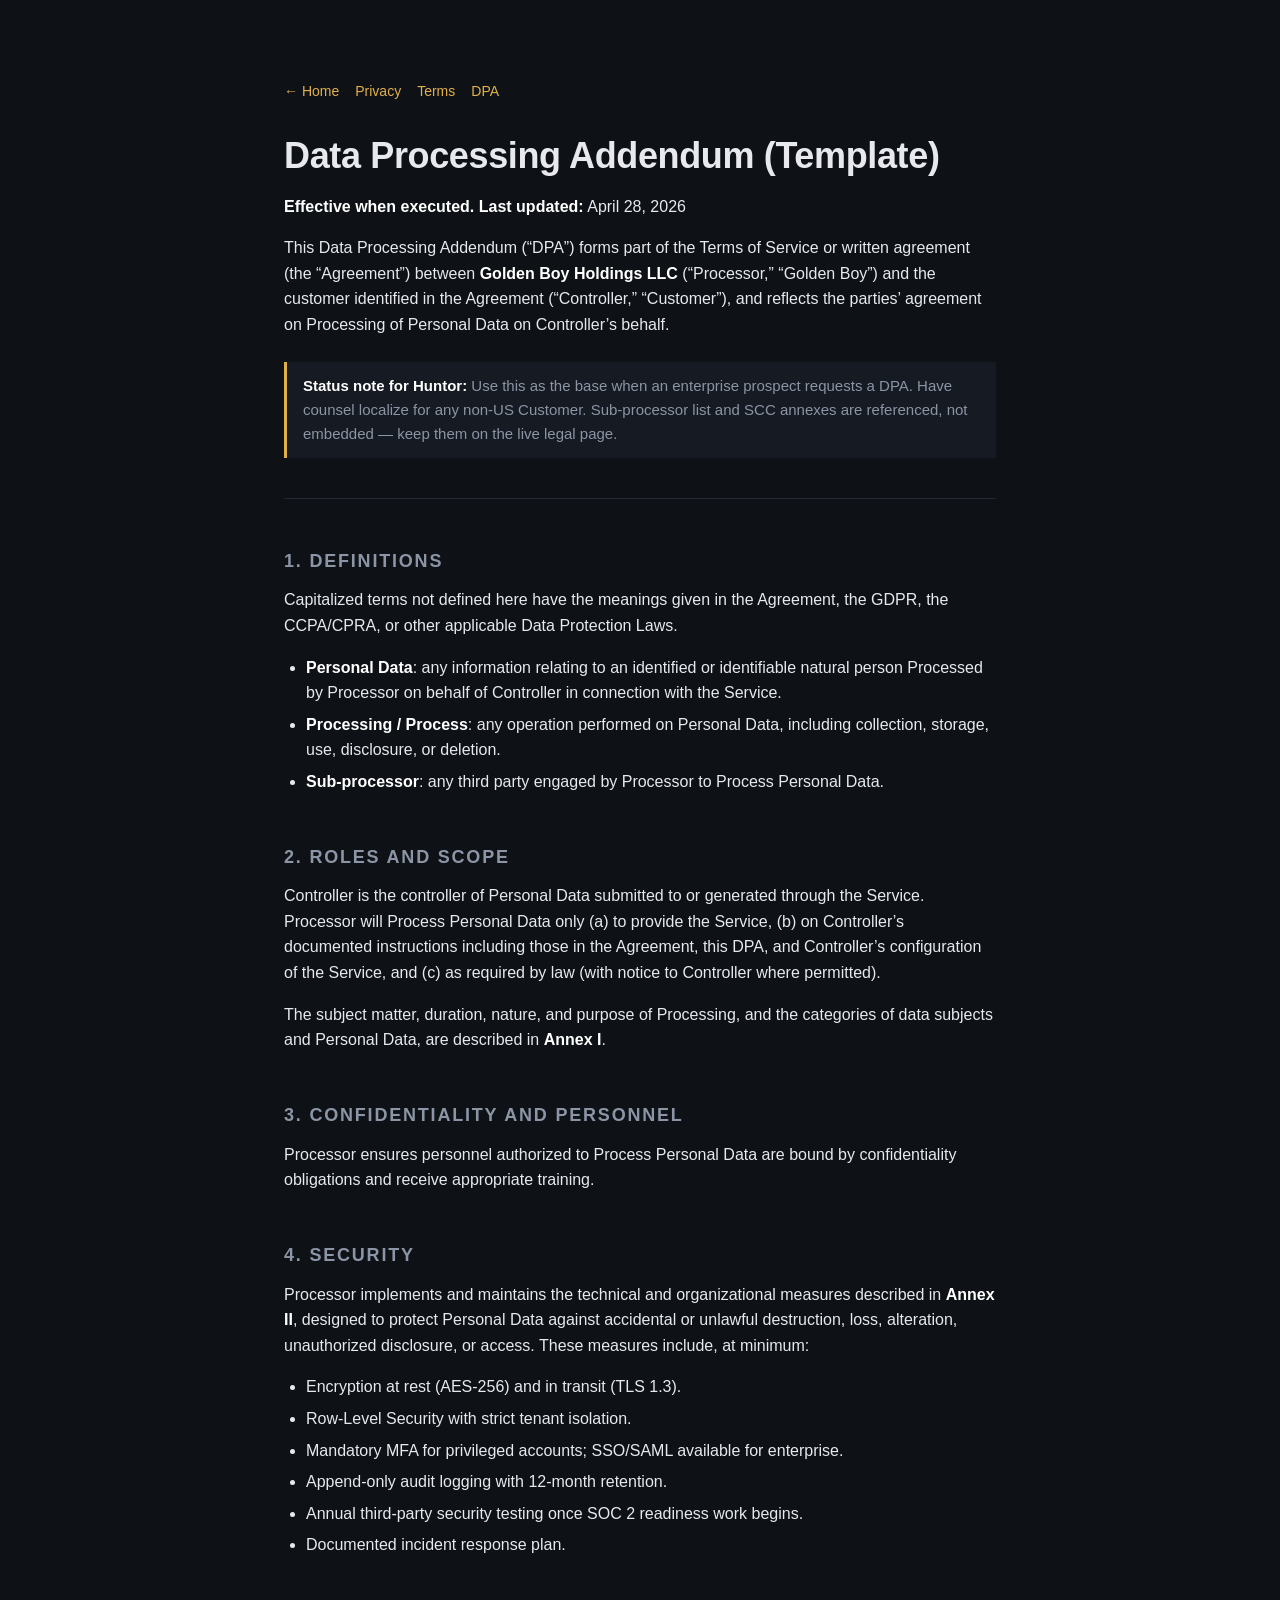
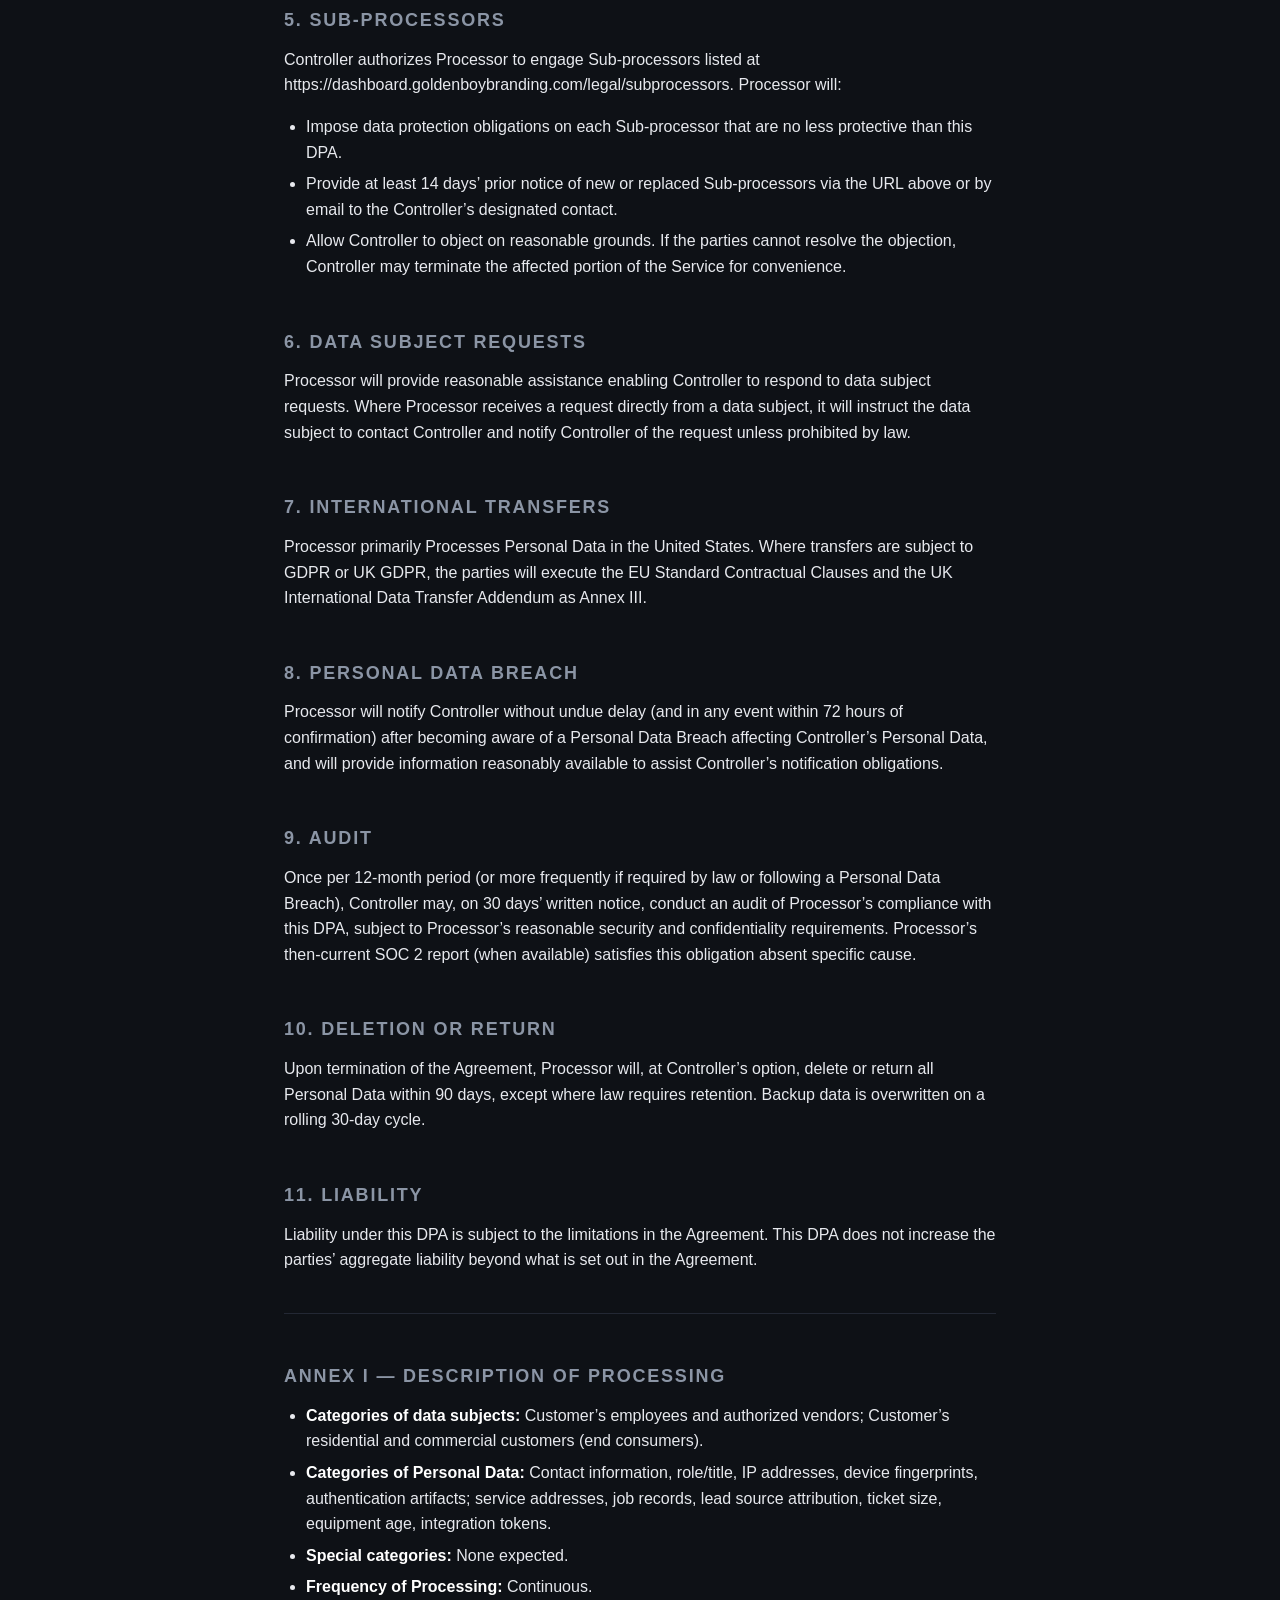
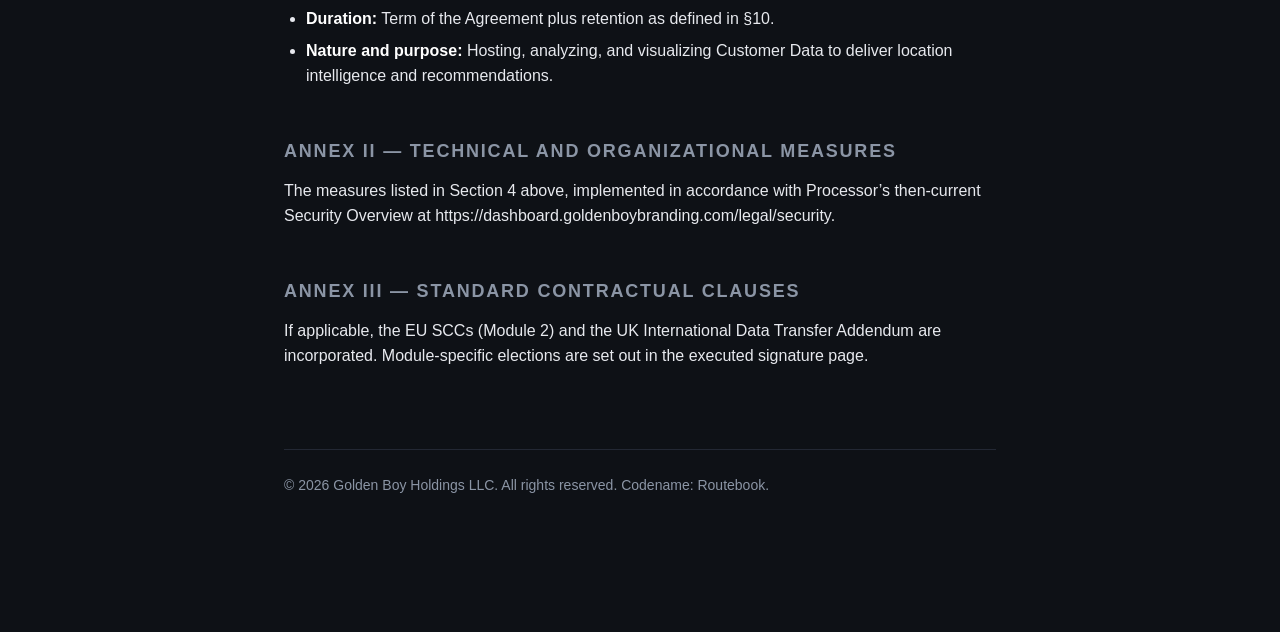
==== dpa.html @ e6a2152d "Add files via upload" ====
<!DOCTYPE html>
<html lang="en">
<head>
  <meta charset="UTF-8" />
  <meta name="viewport" content="width=device-width, initial-scale=1.0" />
  <title>Data Processing Addendum — Routebook by Golden Boy Holdings LLC</title>
  <link rel="stylesheet" href="/style.css" />
</head>
<body>
  <main class="wrap">
    <nav class="legal-nav">
      <a href="/">&larr; Home</a>
      <a href="/privacy.html">Privacy</a>
      <a href="/terms.html">Terms</a>
      <a href="/dpa.html">DPA</a>
    </nav>
    <h1>Data Processing Addendum (Template)</h1>
<p><strong>Effective when executed.</strong>
<strong>Last updated:</strong> April 28, 2026</p>
<p>This Data Processing Addendum (&ldquo;DPA&rdquo;) forms part of the Terms of Service or written agreement (the &ldquo;Agreement&rdquo;) between <strong>Golden Boy Holdings LLC</strong> (&ldquo;Processor,&rdquo; &ldquo;Golden Boy&rdquo;) and the customer identified in the Agreement (&ldquo;Controller,&rdquo; &ldquo;Customer&rdquo;), and reflects the parties&rsquo; agreement on Processing of Personal Data on Controller&rsquo;s behalf.</p>
<blockquote>
<p><strong>Status note for Huntor:</strong> Use this as the base when an enterprise prospect requests a DPA. Have counsel localize for any non-US Customer. Sub-processor list and SCC annexes are referenced, not embedded — keep them on the live legal page.</p>
</blockquote>
<hr />
<h2>1. Definitions</h2>
<p>Capitalized terms not defined here have the meanings given in the Agreement, the GDPR, the CCPA/CPRA, or other applicable Data Protection Laws.</p>
<ul>
<li><strong>Personal Data</strong>: any information relating to an identified or identifiable natural person Processed by Processor on behalf of Controller in connection with the Service.</li>
<li><strong>Processing / Process</strong>: any operation performed on Personal Data, including collection, storage, use, disclosure, or deletion.</li>
<li><strong>Sub-processor</strong>: any third party engaged by Processor to Process Personal Data.</li>
</ul>
<h2>2. Roles and scope</h2>
<p>Controller is the controller of Personal Data submitted to or generated through the Service. Processor will Process Personal Data only (a) to provide the Service, (b) on Controller&rsquo;s documented instructions including those in the Agreement, this DPA, and Controller&rsquo;s configuration of the Service, and (c) as required by law (with notice to Controller where permitted).</p>
<p>The subject matter, duration, nature, and purpose of Processing, and the categories of data subjects and Personal Data, are described in <strong>Annex I</strong>.</p>
<h2>3. Confidentiality and personnel</h2>
<p>Processor ensures personnel authorized to Process Personal Data are bound by confidentiality obligations and receive appropriate training.</p>
<h2>4. Security</h2>
<p>Processor implements and maintains the technical and organizational measures described in <strong>Annex II</strong>, designed to protect Personal Data against accidental or unlawful destruction, loss, alteration, unauthorized disclosure, or access. These measures include, at minimum:</p>
<ul>
<li>Encryption at rest (AES-256) and in transit (TLS 1.3).</li>
<li>Row-Level Security with strict tenant isolation.</li>
<li>Mandatory MFA for privileged accounts; SSO/SAML available for enterprise.</li>
<li>Append-only audit logging with 12-month retention.</li>
<li>Annual third-party security testing once SOC 2 readiness work begins.</li>
<li>Documented incident response plan.</li>
</ul>
<h2>5. Sub-processors</h2>
<p>Controller authorizes Processor to engage Sub-processors listed at https://dashboard.goldenboybranding.com/legal/subprocessors. Processor will:</p>
<ul>
<li>Impose data protection obligations on each Sub-processor that are no less protective than this DPA.</li>
<li>Provide at least 14 days&rsquo; prior notice of new or replaced Sub-processors via the URL above or by email to the Controller&rsquo;s designated contact.</li>
<li>Allow Controller to object on reasonable grounds. If the parties cannot resolve the objection, Controller may terminate the affected portion of the Service for convenience.</li>
</ul>
<h2>6. Data subject requests</h2>
<p>Processor will provide reasonable assistance enabling Controller to respond to data subject requests. Where Processor receives a request directly from a data subject, it will instruct the data subject to contact Controller and notify Controller of the request unless prohibited by law.</p>
<h2>7. International transfers</h2>
<p>Processor primarily Processes Personal Data in the United States. Where transfers are subject to GDPR or UK GDPR, the parties will execute the EU Standard Contractual Clauses and the UK International Data Transfer Addendum as Annex III.</p>
<h2>8. Personal Data Breach</h2>
<p>Processor will notify Controller without undue delay (and in any event within 72 hours of confirmation) after becoming aware of a Personal Data Breach affecting Controller&rsquo;s Personal Data, and will provide information reasonably available to assist Controller&rsquo;s notification obligations.</p>
<h2>9. Audit</h2>
<p>Once per 12-month period (or more frequently if required by law or following a Personal Data Breach), Controller may, on 30 days&rsquo; written notice, conduct an audit of Processor&rsquo;s compliance with this DPA, subject to Processor&rsquo;s reasonable security and confidentiality requirements. Processor&rsquo;s then-current SOC 2 report (when available) satisfies this obligation absent specific cause.</p>
<h2>10. Deletion or return</h2>
<p>Upon termination of the Agreement, Processor will, at Controller&rsquo;s option, delete or return all Personal Data within 90 days, except where law requires retention. Backup data is overwritten on a rolling 30-day cycle.</p>
<h2>11. Liability</h2>
<p>Liability under this DPA is subject to the limitations in the Agreement. This DPA does not increase the parties&rsquo; aggregate liability beyond what is set out in the Agreement.</p>
<hr />
<h2>Annex I — Description of Processing</h2>
<ul>
<li><strong>Categories of data subjects:</strong> Customer&rsquo;s employees and authorized vendors; Customer&rsquo;s residential and commercial customers (end consumers).</li>
<li><strong>Categories of Personal Data:</strong> Contact information, role/title, IP addresses, device fingerprints, authentication artifacts; service addresses, job records, lead source attribution, ticket size, equipment age, integration tokens.</li>
<li><strong>Special categories:</strong> None expected.</li>
<li><strong>Frequency of Processing:</strong> Continuous.</li>
<li><strong>Duration:</strong> Term of the Agreement plus retention as defined in §10.</li>
<li><strong>Nature and purpose:</strong> Hosting, analyzing, and visualizing Customer Data to deliver location intelligence and recommendations.</li>
</ul>
<h2>Annex II — Technical and organizational measures</h2>
<p>The measures listed in Section 4 above, implemented in accordance with Processor&rsquo;s then-current Security Overview at https://dashboard.goldenboybranding.com/legal/security.</p>
<h2>Annex III — Standard Contractual Clauses</h2>
<p>If applicable, the EU SCCs (Module 2) and the UK International Data Transfer Addendum are incorporated. Module-specific elections are set out in the executed signature page.</p>
    <footer>
      <p>&copy; <span id="year"></span> Golden Boy Holdings LLC. All rights reserved. Codename: Routebook.</p>
    </footer>
  </main>
  <script>document.getElementById('year').textContent = new Date().getFullYear();</script>
</body>
</html>
---- style.css ----
/* Routebook holding site — minimal, readable, professional */
:root {
  --bg: #0e1116;
  --surface: #161a22;
  --text: #e7e9ee;
  --muted: #8b95a5;
  --accent: #e2b04a;
  --rule: #232834;
  --max: 760px;
}
* { box-sizing: border-box; }
html, body {
  margin: 0;
  padding: 0;
  background: var(--bg);
  color: var(--text);
  font-family: -apple-system, BlinkMacSystemFont, "Segoe UI", Roboto, "Helvetica Neue", Arial, sans-serif;
  line-height: 1.6;
  font-size: 16px;
  -webkit-font-smoothing: antialiased;
}
.wrap {
  max-width: var(--max);
  margin: 0 auto;
  padding: 80px 24px 120px;
}
header { margin-bottom: 56px; }
.eyebrow {
  text-transform: uppercase;
  letter-spacing: 0.18em;
  font-size: 12px;
  color: var(--accent);
  margin: 0 0 16px;
}
h1 {
  font-size: 36px;
  font-weight: 700;
  line-height: 1.2;
  margin: 0 0 16px;
  letter-spacing: -0.01em;
}
h2 {
  font-size: 18px;
  font-weight: 600;
  margin: 48px 0 12px;
  text-transform: uppercase;
  letter-spacing: 0.1em;
  color: var(--muted);
}
h3 { font-size: 18px; font-weight: 600; margin: 32px 0 8px; }
.lede { font-size: 18px; color: var(--muted); margin: 0; }
section { border-top: 1px solid var(--rule); padding-top: 16px; }
section:first-of-type { border-top: 0; padding-top: 0; }
p { margin: 0 0 16px; }
a {
  color: var(--accent);
  text-decoration: none;
  border-bottom: 1px solid rgba(226, 176, 74, 0.4);
}
a:hover { border-bottom-color: var(--accent); }
ul, ol { padding-left: 22px; margin: 0 0 16px; }
li { margin-bottom: 6px; }
ul.links { list-style: none; padding: 0; }
ul.links li { margin-bottom: 12px; font-size: 17px; }
hr { border: 0; border-top: 1px solid var(--rule); margin: 40px 0; }
strong { color: #fff; }
code, pre {
  font-family: ui-monospace, SFMono-Regular, Menlo, Consolas, monospace;
  font-size: 14px;
  background: var(--surface);
  border-radius: 4px;
  padding: 2px 6px;
}
blockquote {
  margin: 24px 0;
  padding: 12px 16px;
  border-left: 3px solid var(--accent);
  background: var(--surface);
  color: var(--muted);
  font-size: 15px;
}
blockquote p:last-child { margin-bottom: 0; }
footer {
  margin-top: 80px;
  padding-top: 24px;
  border-top: 1px solid var(--rule);
  color: var(--muted);
  font-size: 14px;
}
.legal-nav {
  display: flex;
  gap: 16px;
  font-size: 14px;
  margin-bottom: 32px;
  color: var(--muted);
}
.legal-nav a { border-bottom: 0; }
@media (max-width: 600px) {
  .wrap { padding: 48px 20px 80px; }
  h1 { font-size: 28px; }
}
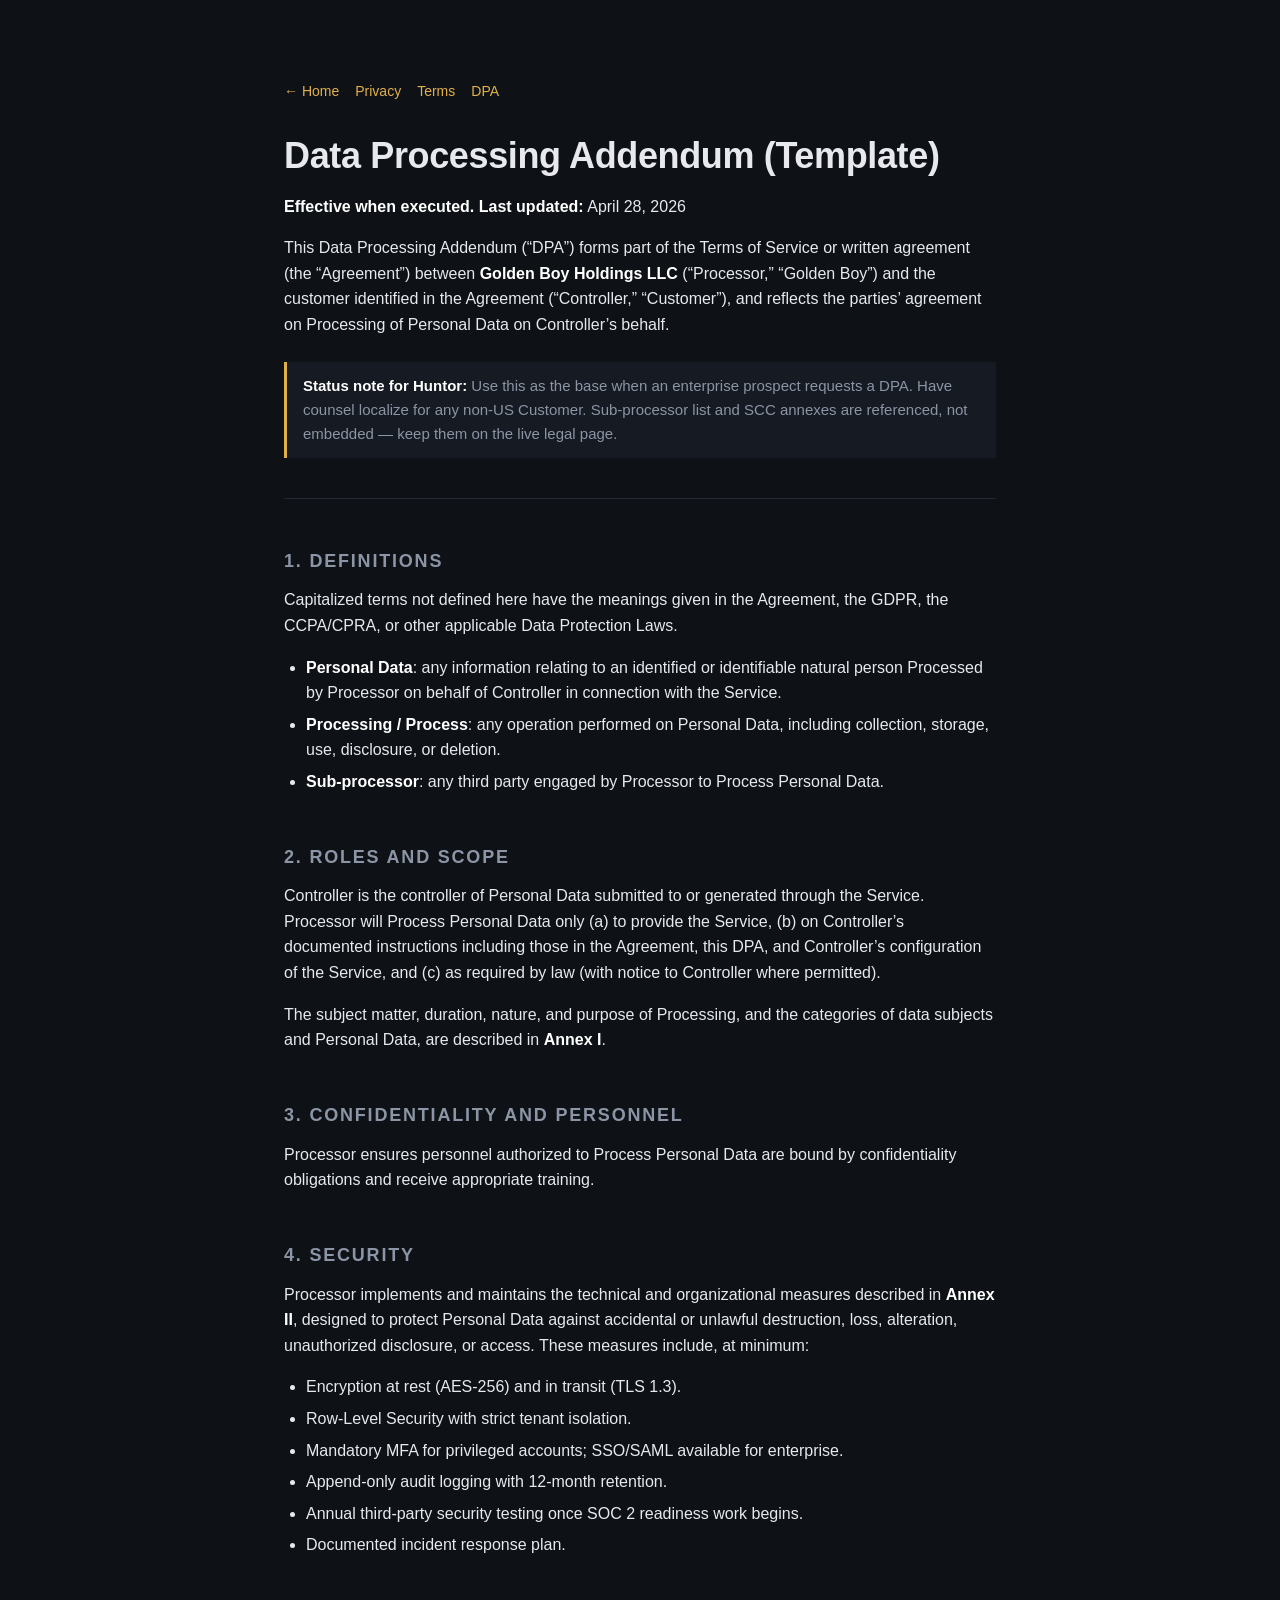
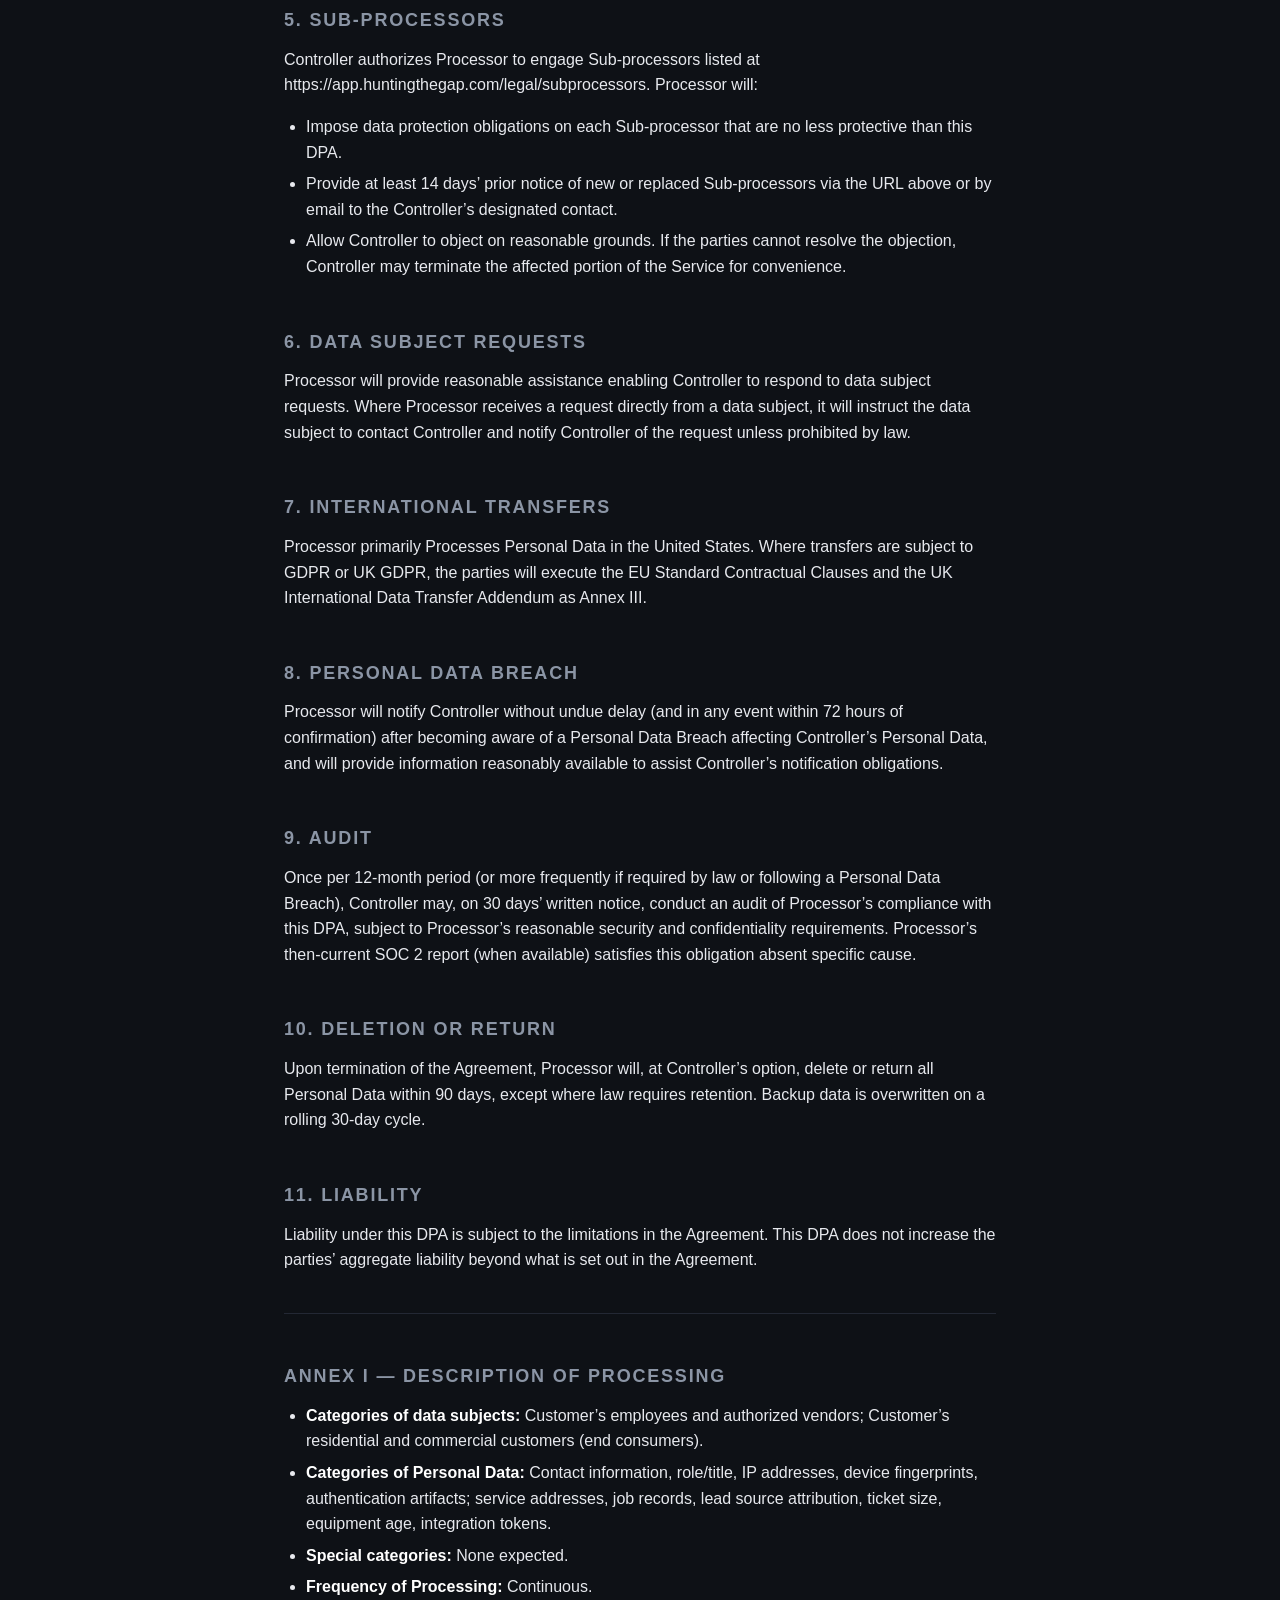
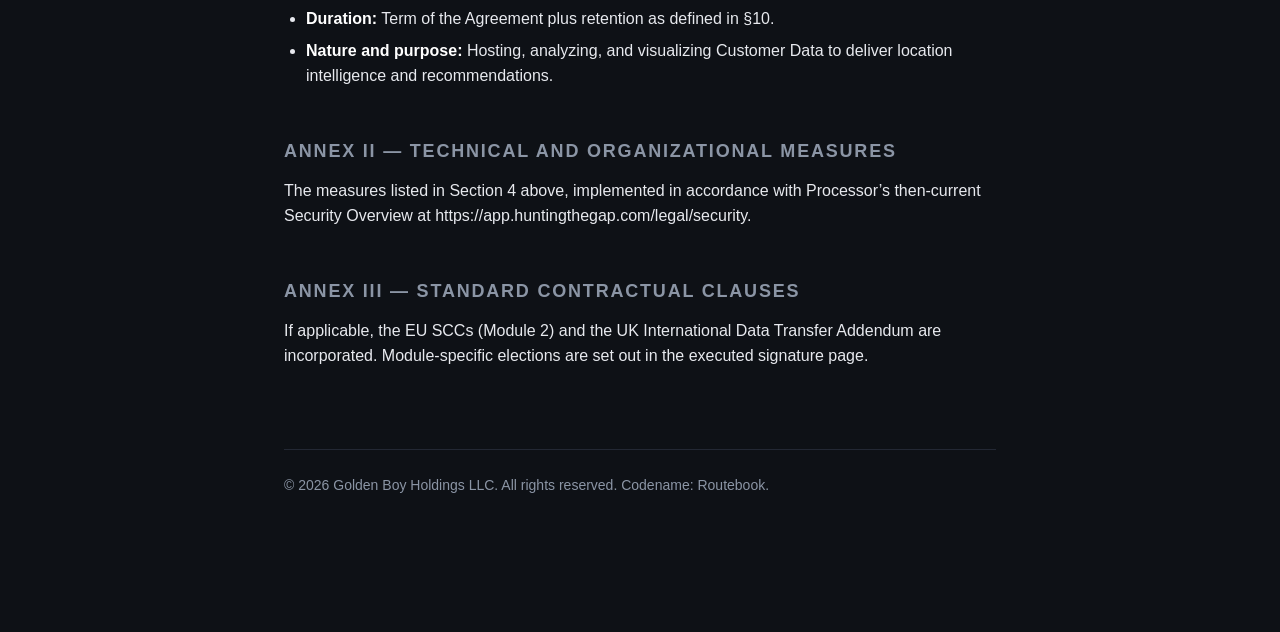
==== commit 84ff35e9: "Add files via upload" ====
--- a/dpa.html
+++ b/dpa.html
@@ -45,7 +45,7 @@
 <li>Documented incident response plan.</li>
 </ul>
 <h2>5. Sub-processors</h2>
-<p>Controller authorizes Processor to engage Sub-processors listed at https://dashboard.goldenboybranding.com/legal/subprocessors. Processor will:</p>
+<p>Controller authorizes Processor to engage Sub-processors listed at https://app.huntingthegap.com/legal/subprocessors. Processor will:</p>
 <ul>
 <li>Impose data protection obligations on each Sub-processor that are no less protective than this DPA.</li>
 <li>Provide at least 14 days&rsquo; prior notice of new or replaced Sub-processors via the URL above or by email to the Controller&rsquo;s designated contact.</li>
@@ -74,7 +74,7 @@
 <li><strong>Nature and purpose:</strong> Hosting, analyzing, and visualizing Customer Data to deliver location intelligence and recommendations.</li>
 </ul>
 <h2>Annex II — Technical and organizational measures</h2>
-<p>The measures listed in Section 4 above, implemented in accordance with Processor&rsquo;s then-current Security Overview at https://dashboard.goldenboybranding.com/legal/security.</p>
+<p>The measures listed in Section 4 above, implemented in accordance with Processor&rsquo;s then-current Security Overview at https://app.huntingthegap.com/legal/security.</p>
 <h2>Annex III — Standard Contractual Clauses</h2>
 <p>If applicable, the EU SCCs (Module 2) and the UK International Data Transfer Addendum are incorporated. Module-specific elections are set out in the executed signature page.</p>
     <footer>
